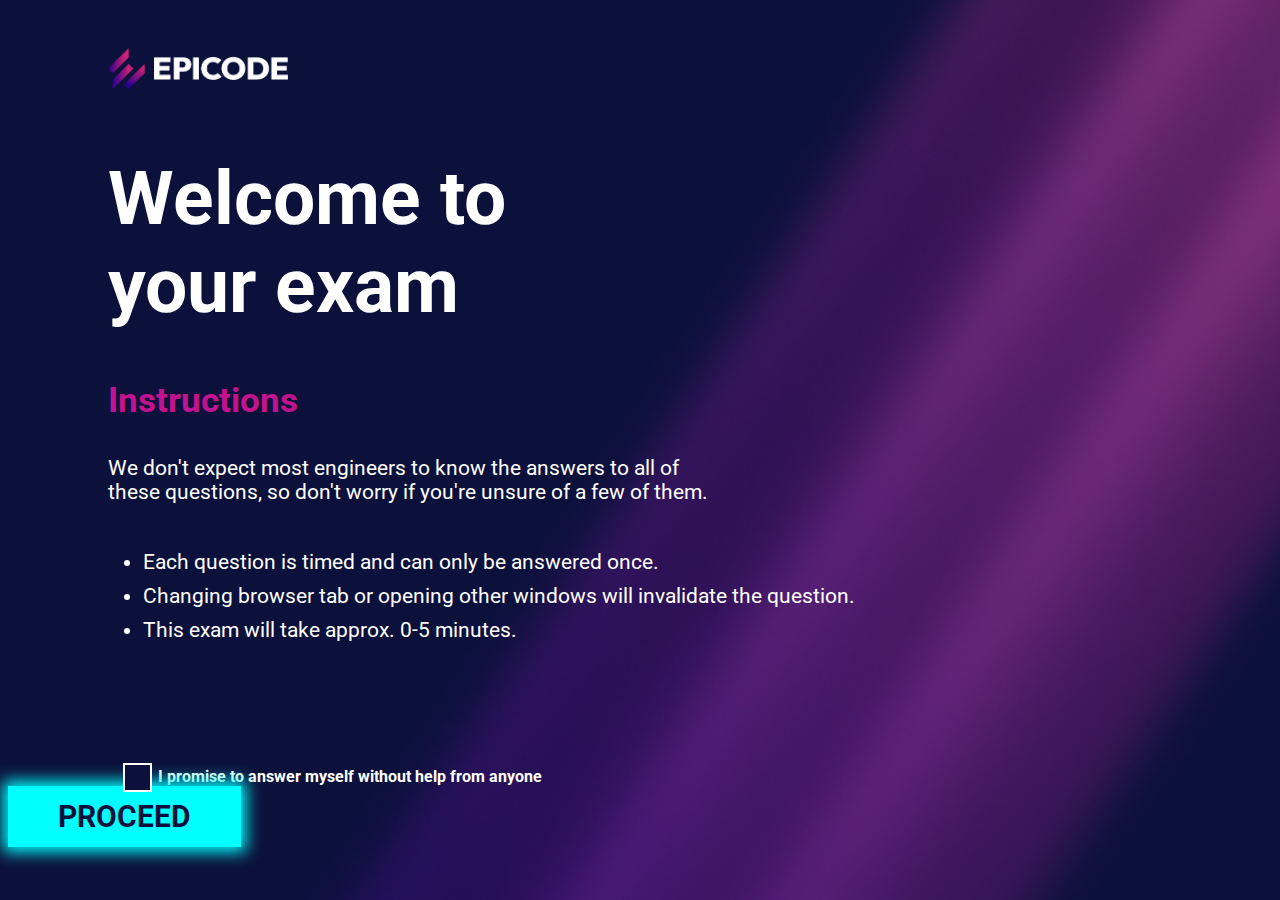
==== index.html @ 9d434afc "page 1 added" ====
<!DOCTYPE html>
<html lang="it">
  <head>
    <meta charset="UTF-8" />
    <meta name="viewport" content="width=device-width, initial-scale=1.0" />
    <title>Document</title>
    <script src="./test.js"></script>
    <link rel="stylesheet" href="./assets/css/page1.css" />
    <link rel="preconnect" href="https://fonts.googleapis.com" />
    <link rel="preconnect" href="https://fonts.gstatic.com" crossorigin />
    <link
      href="https://fonts.googleapis.com/css2?family=Roboto:wght@300;700&display=swap"
      rel="stylesheet"
    />
  </head>
  <body>
    <div>
      <header>
        <img src="./assets/epicode_logo.png" alt="Logo Epicode" />
      </header>

      <h1>Welcome to your exam</h1>

      <h3>Instructions</h3>
      <p>
        We don't expect most engineers to know the answers to all of these
        questions, so don't worry if you're unsure of a few of them.
      </p>
      <ul>
        <li>
          Each question is <span>timed</span> and can only be answered once.
        </li>
        <li>
          Changing browser tab or opening other windows will
          <span>invalidate the question.</span>
        </li>
        <li>This exam will take approx. <span>0-5 minutes.</span></li>
      </ul>

      <form>
        <div class="checkmark">
          <input type="checkbox" id="myCheckbox" required />
        </div>
        <label for="myCheckbox"
          >I promise to answer myself without help from anyone</label
        >
      </form>
      <div class="button" style="display: inline-block">
        <button id="myButton" onclick="redirectToPage()">PROCEED</button>
      </div>
    </div>
  </body>
</html>
---- assets/css/page1.css ----
body {
    background-image: url(../bg.jpg);
    background-size: cover;
    font-family: 'Roboto', sans-serif;
}

header img {
    width: 180px;
    position: relative;
    left: 100px;
    top: 40px;
}

div h1 {
    color: white;
    text-align: left;
    padding-left: 100px;
    padding-top: 50px;
    font-size: 75px;
    width: 500px;
}

div h3 {
 color: rgb(194, 18, 141);
padding-left: 100px;
font-size: 35px;
}

div p {
    color: white;
    padding-left: 100px;
    padding-bottom: 20px;
    width: 615px;
    font-size: 1.3em
}

div ul {
    color: white;
    padding-left: 135px;
    font-size: 1.3em
}

div li {
    padding-block: 5px;
}

form {
font-weight: bold;
    padding-left: 100px;
    color: white;
    padding-top: 70px;
    display: inline-block;
    margin-right: 500px;
    margin-left: 50px;

}

input {
    position: absolute;
    opacity: 0;
    cursor: pointer;
    height: 0;
    width: 0;}

.checkmark {
    position: relative;
    top: 25px;
    left: -35px;
    height: 25px;
    width: 25px;
    background-color:  rgb(11,17,59);
    border-color: white;
    border: 2px solid
      }

#myButton {
background-color: rgb(0, 255, 255);
border: none;
  color: rgb(11, 17, 59);
  padding: 13px 50px;
  text-align: center;
  text-decoration: none;
  display: inline-block;
  font-size: 30px;
  font-family: 'Roboto', sans-serif;
  font-weight: bold;
  display: block;
  margin-left: auto;
  margin-right: 0;
  text-align: right;
  display: inline-block;
  box-shadow: 0px 0px 15px 5px #00FFFF ;
}

#myCheckbox {
    height: 25px;
    width: 25px;
    background-color: rgb(11,17,59);
    border: 5px;
    border-color: white;
    position: relative;
    top: 6px;
    left: 0;
    padding-left: 10px;

}

/* On mouse-over, add a grey background color */
.checkmark:hover input ~ .checkmark {
    background-color: #ccc;
  }
  
  /* When the checkbox is checked, add a blue background */
  .checkmark input:checked ~ .checkmark {
    background-color: #002B4E;
  }
  
  /* Create the checkmark/indicator (hidden when not checked) */
  .checkmark:after {
    content: "";
    position: absolute;
    display: none;
  }
  
  /* Show the checkmark when checked */
  .checkmark input:checked ~ .checkmark:after {
    display: block;
  }
  
  /* Style the checkmark/indicator */
  .checkmark .checkmark:after {
    left: 6px;
    top: 3px;
    width: 5px;
    height: 8px;
    border: solid white;
    border-width: 0 2px 2px 0;
    -webkit-transform: rotate(35deg);
    -ms-transform: rotate(35deg);
    transform: rotate(35deg);
  }
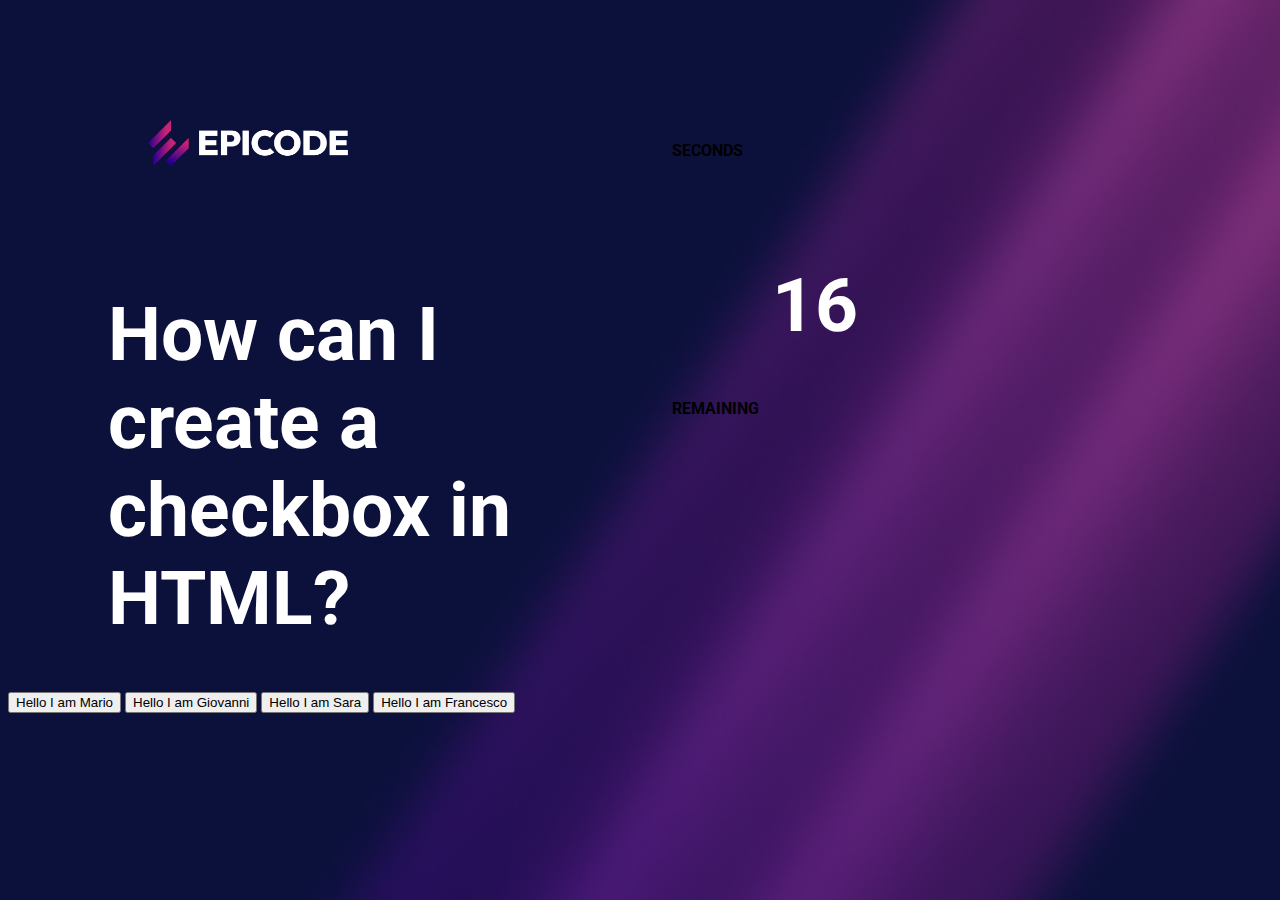
==== commit a3815ad7: "Page 2 progress" ====
--- a/index.html
+++ b/index.html
@@ -1,53 +1,42 @@
 <!DOCTYPE html>
-<html lang="it">
+<html lang="en">
   <head>
     <meta charset="UTF-8" />
     <meta name="viewport" content="width=device-width, initial-scale=1.0" />
     <title>Document</title>
-    <script src="./test.js"></script>
+    <link rel="stylesheet" href="./style.css" />
     <link rel="stylesheet" href="./assets/css/page1.css" />
-    <link rel="preconnect" href="https://fonts.googleapis.com" />
-    <link rel="preconnect" href="https://fonts.gstatic.com" crossorigin />
+    <link rel="preconnect" href="https://fonts.googleapis.com/" />
+    <link rel="preconnect" href="https://fonts.gstatic.com/" crossorigin />
     <link
       href="https://fonts.googleapis.com/css2?family=Roboto:wght@300;700&display=swap"
       rel="stylesheet"
     />
   </head>
   <body>
-    <div>
-      <header>
-        <img src="./assets/epicode_logo.png" alt="Logo Epicode" />
-      </header>
-
-      <h1>Welcome to your exam</h1>
-
-      <h3>Instructions</h3>
-      <p>
-        We don't expect most engineers to know the answers to all of these
-        questions, so don't worry if you're unsure of a few of them.
-      </p>
-      <ul>
-        <li>
-          Each question is <span>timed</span> and can only be answered once.
-        </li>
-        <li>
-          Changing browser tab or opening other windows will
-          <span>invalidate the question.</span>
-        </li>
-        <li>This exam will take approx. <span>0-5 minutes.</span></li>
-      </ul>
-
-      <form>
-        <div class="checkmark">
-          <input type="checkbox" id="myCheckbox" required />
+    <header id="firstBox">
+      <div class="contenitore">
+        <div class="firstImage">
+          <img src="./assets/epicode_logo.png" alt="" />
         </div>
-        <label for="myCheckbox"
-          >I promise to answer myself without help from anyone</label
-        >
-      </form>
-      <div class="button" style="display: inline-block">
-        <button id="myButton" onclick="redirectToPage()">PROCEED</button>
+        <div id="secondBox">
+          <h4>SECONDS</h4>
+          <h1>16</h1>
+          <h4>REMAINING</h4>
+        </div>
       </div>
-    </div>
+    </header>
+    <main>
+      <div class="firstParagraphs">
+        <h1>How can I create a checkbox in HTML?</h1>
+      </div>
+      <button>Hello I am Mario</button>
+      <button>Hello I am Giovanni</button>
+      <button>Hello I am Sara</button>
+      <button>Hello I am Francesco</button>
+    </main>
+    <footer>
+      <div></div>
+    </footer>
   </body>
 </html>
--- a/style.css
+++ b/style.css
@@ -0,0 +1,38 @@
+body {
+  background-image: url(./assets/bg.jpg);
+  background-repeat: no-repeat;
+  background-size: cover;
+  font-family: "Roboto", sans-serif;
+}
+
+.firstImage img {
+  width: 200px;
+  float: left;
+}
+
+.firstImage {
+  margin-top: 2rem;
+  padding: 40px;
+  margin-inline: auto;
+}
+
+.firstParagraphs {
+  color: white;
+  text-align: center;
+  margin-top: 110px;
+  font-size: 1.5rem;
+}
+
+#secondBox {
+  position: absolute;
+  right: 0;
+}
+
+#firstBox {
+  display: inline-block;
+  width: 100%;
+}
+
+.contenitore {
+  position: relative;
+}
